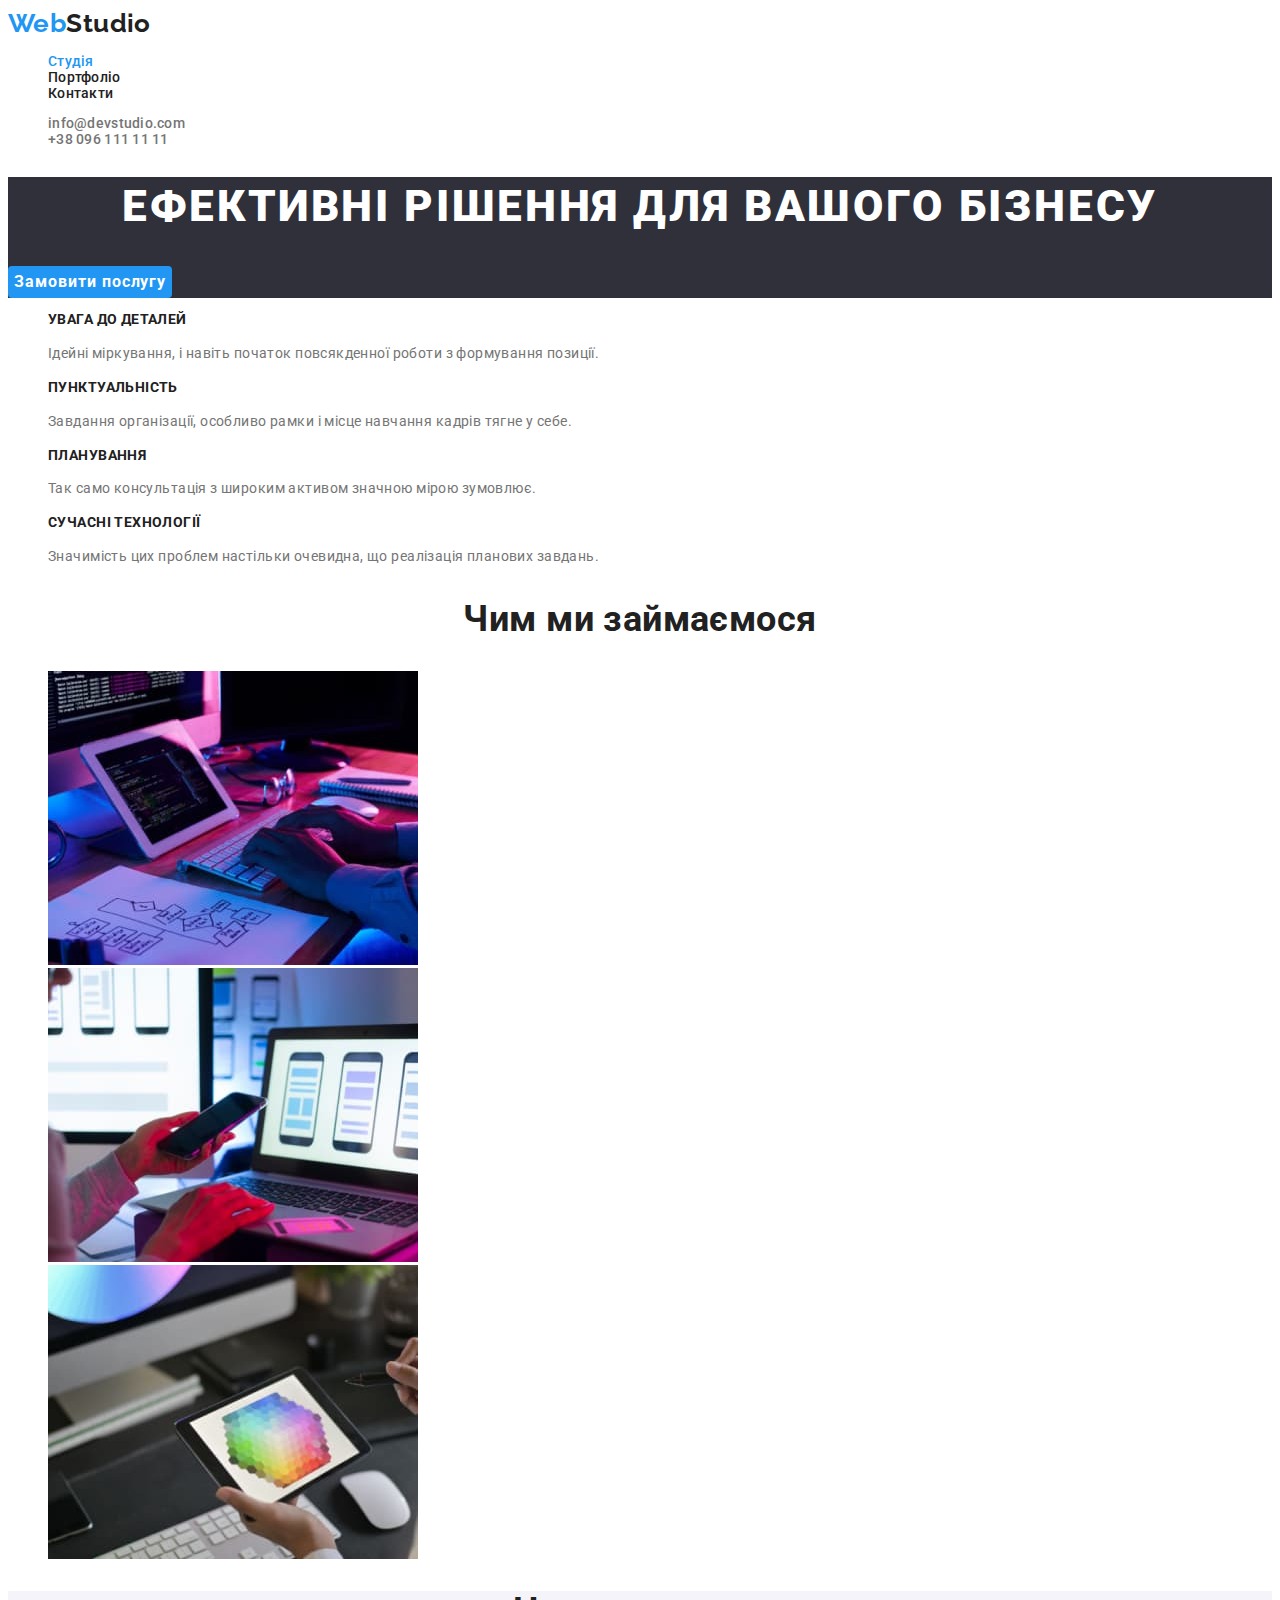
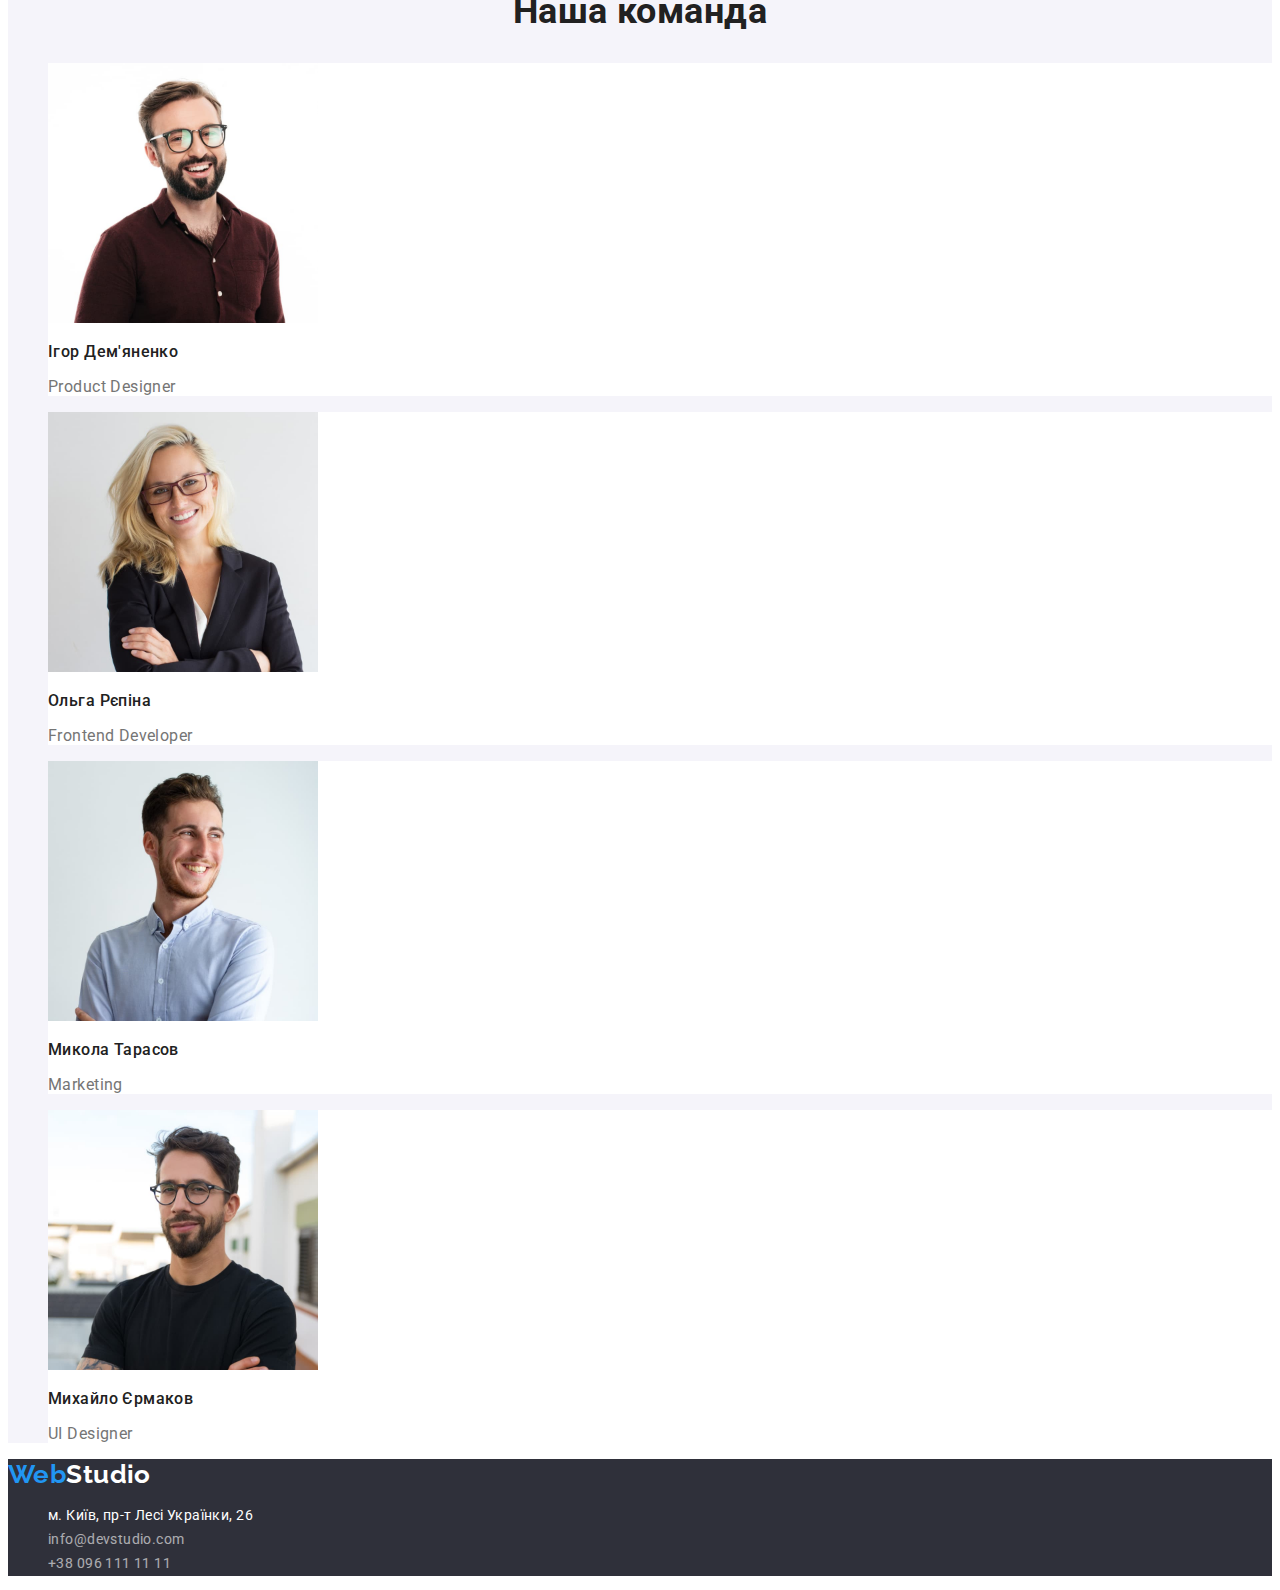
==== index.html @ 75be52db "Initial commit" ====
<!DOCTYPE html>
<html lang="uk">
  <head>
    <meta charset="UTF-8" />
    <meta http-equiv="X-UA-Compatible" content="IE=edge" />
    <meta name="viewport" content="width=device-width, initial-scale=1.0" />
    <link rel="preconnect" href="https://fonts.googleapis.com" />
    <link rel="preconnect" href="https://fonts.gstatic.com" crossorigin />
    <link
      href="https://fonts.googleapis.com/css2?family=Raleway:wght@700&family=Roboto:wght@400;500;700;900&display=swap"
      rel="stylesheet"
    />
    <link rel="stylesheet" href="./css/styles.css" />
    <title>Головна</title>
  </head>
  <body>
    <header>
      <!-- main naigation site elements -->
      <a href="./index.html" class="text-logo"><span class="text-color">Web</span>Studio</a>
      <nav class="nav">
        <ul class="list">
          <li class="current link"><a href="./index.html">Студія</a></li>
          <li><a href="./portfolio.html">Портфоліо</a></li>
          <li><a href="#" class="link">Контакти</a></li>
        </ul>
      </nav>
      <!-- contact elements -->
      <ul class="contacts">
        <li><a href="mailto:info@devstudio.com">info@devstudio.com</a></li>
        <li><a href="tel:+380961111111">+38 096 111 11 11</a></li>
      </ul>
    </header>
    <main>
      <!-- site presentation section -->
      <section class="hero">
        <h1 class="hero-header">Ефективні рішення для вашого бізнесу</h1>
        <button type="button" class="btn">Замовити послугу</button>
      </section>
      <!-- list of advanatages -->
      <section class="advantages">
        <h2 class="advantages-header">Список переваг</h2>
        <ul class="list">
          <li>
            <h3 class="advantages-header-list">УВАГА ДО ДЕТАЛЕЙ</h3>
            <p class="advantages-paragraph">
              Ідейні міркування, і навіть початок повсякденної роботи з формування позиції.
            </p>
          </li>
          <li>
            <h3 class="advantages-header-list">ПУНКТУАЛЬНІСТЬ</h3>
            <p class="advantages-paragraph">
              Завдання організації, особливо рамки і місце навчання кадрів тягне у себе.
            </p>
          </li>
          <li>
            <h3 class="advantages-header-list">ПЛАНУВАННЯ</h3>
            <p class="advantages-paragraph">
              Так само консультація з широким активом значною мірою зумовлює.
            </p>
          </li>
          <li>
            <h3 class="advantages-header-list">СУЧАСНІ ТЕХНОЛОГІЇ</h3>
            <p class="advantages-paragraph">
              Значимість цих проблем настільки очевидна, що реалізація планових завдань.
            </p>
          </li>
        </ul>
      </section>
      <!-- list of work examples -->
      <section class="examples">
        <h2 class="examples-header">Чим ми займаємося</h2>
        <!-- pictures work examples -->
        <ul class="list">
          <li>
            <img
              src="./images/img_pictures_examples1.jpg"
              alt="людина набирає текст на клавіатурі"
              width="370"
              height="294"
            />
          </li>
          <li>
            <img
              src="./images/img_pictures_examples2.jpg"
              alt="людина перед ноутбуком зі смартфоном розглядає як виглядають макети відображення матеріалу на смартфоні"
              width="370"
              height="294"
            />
          </li>
          <li>
            <img
              src="./images/img_pictures_examples3.jpg"
              alt="людина тримає планшет з зображенням"
              width="370"
              height="294"
            />
          </li>
        </ul>
      </section>
      <!-- list of team members -->
      <section class="team">
        <h2 class="team-header">Наша команда</h2>
        <ul class="list">
          <li class="team-list">
            <img src="./images/member1.jpg" alt="фото учасника команди" width="270" height="260" />
            <h3 class="team-list-header">Ігор Дем'яненко</h3>
            <p class="team-list-paragraph">Product Designer</p>
          </li>
          <li class="team-list">
            <img src="./images/member2.jpg" alt="фото учасника команди" width="270" height="260" />
            <h3 class="team-list-header">Ольга Рєпіна</h3>
            <p class="team-list-paragraph">Frontend Developer</p>
          </li>
          <li class="team-list">
            <img src="./images/member3.jpg" alt="фото учасника команди" width="270" height="260" />
            <h3 class="team-list-header">Микола Тарасов</h3>
            <p class="team-list-paragraph">Marketing</p>
          </li>
          <li class="team-list">
            <img src="./images/member4.jpg" alt="фото учасника команди" width="270" height="260" />
            <h3 class="team-list-header">Михайло Єрмаков</h3>
            <p class="team-list-paragraph">UI Designer</p>
          </li>
        </ul>
      </section>
    </main>
    <footer class="footer">
      <a href="./index.html" class="text-logo-footer"
        ><span class="text-color-footer-">Web</span>Studio</a
      >
      <address class="footer-address">
        <ul class="list">
          <li>
            <a href="https://goo.gl/maps/LAU7HV8mEmGvzy9C7" target="_blank"
              >м. Київ, пр-т Лесі Українки, 26</a
            >
          </li>
          <li><a href="mailto:info@devstudio.com">info@devstudio.com</a></li>
          <li><a href="tel:+380961111111">+38 096 111 11 11</a></li>
        </ul>
      </address>
    </footer>
  </body>
</html>
---- css/styles.css ----
:root {
  --main-color: #ffffff;
  --main-text-color: #212121;
  --main-text-logo-color: #2196f3;
  --header-text-logo-color: #212121;
  --nav-text-logo-color: #212121;
  --text-focus-color: #2196f3;
  --buttons-color: #2196f3;
  --contacts-text-color: #757575;
  --hero-background-color: #2f303a;
  --advantages-text-color: #757575;
  --list-members-text-color: #757575;
  --portfolio-text-color: #757575;
  --team-background-color: #f5f4fa;
  --footer-background-color: #2f303a;
  --footer-text-logo-color: #ffffff;
  --portfolio-buttons-color: #212121;
  --portfolio-buttons-background-color: #f5f4fa;
  --portfolio-text-color: #757575;
  --portfolio-h-text-color: #212121;
  --font-size-medium: 500;
  --font-size-bold: 700;
  --font-size-black: 900;
  --button-border-radius: 4px;
}
body {
  font-family: 'Roboto', sans-serif;
  color: var(--main-text-color);
  background-color: var(--main-color);
  font-size: 14px;
  letter-spacing: 0.03em;
}
.buttons-header,
.portfolio-header {
  display: none;
}
/* no dots on li */
.contacts,
.list {
  list-style: none;
}
.btn {
  cursor: pointer;
}
/* header styles */
/* text logo style */
.text-logo {
  font-family: 'Raleway', sans-serif;
  color: var(--header-text-logo-color);
  font-size: 26px;
  font-weight: var(--font-size-bold);
  text-decoration: none;
  line-height: 1.2em;
}
.text-color {
  color: var(--main-text-logo-color);
}
/* navigation and contact styles */
.nav a {
  color: var(--nav-text-logo-color);
  font-weight: var(--font-size-medium);
  text-decoration: none;
  line-height: 1.142em;
  letter-spacing: 0.02em;
}
.contacts a {
  color: var(--contacts-text-color);
  font-weight: var(--font-size-medium);
  text-decoration: none;
  line-height: 1.142em;
  letter-spacing: 0.02em;
}
.contacts a:focus,
.contacts a:hover,
.nav a:focus,
.nav a:hover {
  color: var(--text-focus-color);
}
.current a {
  color: var(--text-focus-color);
}
/* hero section */
.hero {
  color: var(--main-color);
  background-color: var(--hero-background-color);
}
.hero-header {
  font-size: 44px;
  font-weight: var(--font-size-black);
  text-align: center;
  letter-spacing: 0.06em;
  line-height: 1.363em;
  display: block;
  text-transform: uppercase;
}
.hero .btn {
  font-family: inherit;
  font-size: 16px;
  font-weight: var(--font-size-bold);
  color: var(--main-color);
  background-color: var(--buttons-color);
  text-align: center;
  letter-spacing: 0.06em;
  border-style: none;
  border-radius: var(--button-border-radius);
  line-height: 1.87em;
}

/* advantages section */
.advantages-header {
  display: none;
}
.advantages-header-list {
  font-weight: var(--font-size-bold);
  /* letter-spacing: 0.03em; */
  font-size: 14px;
  line-height: 1.14em;
}
.advantages-paragraph {
  font-weight: var(--font-size-regular);
  color: var(--advantages-text-color);
  line-height: 1.7em;
  /* letter-spacing: 0.03em; */
}
/* examples section */
.examples-header {
  font-size: 36px;
  font-weight: var(--font-size-bold);
  text-align: center;
  /* letter-spacing: 0.03em; */
  line-height: 1.16em;
}
/* team members section */
.team {
  background-color: var(--team-background-color);
}
.team-list {
  background-color: var(--main-color);
}
.team-header {
  font-size: 36px;
  font-weight: var(--font-size-bold);
  text-align: center;
  /* letter-spacing: 0.03em; */
  line-height: 1.16em;
}
.team-list-header {
  font-weight: 500;
  font-size: 16px;
  font-weight: var(--font-size-medium);
  /* letter-spacing: 0.03em; */
  line-height: 1.19em;
}
.team-list-paragraph {
  font-size: 16px;
  font-weight: var(--font-size-regular);
  color: var(--list-members-text-color);
  /* letter-spacing: 0.03em; */
  line-height: 1.19em;
}
/* footer section */
.text-logo-footer {
  font-family: 'Raleway', sans-serif;
  color: var(--footer-text-logo-color);
  font-size: 26px;
  font-weight: var(--font-size-bold);
  text-decoration: none;
  line-height: 1.19em;
}
.text-color-footer- {
  color: var(--main-text-logo-color);
}
.footer {
  background-color: var(--footer-background-color);
}
.footer-address a {
  font-style: normal;
  font-weight: var(--font-size-regular);
  line-height: 1.7em;
  /* letter-spacing: 0.03em; */
  color: var(--main-color);
  text-decoration: none;
}
.footer-address a[href^='mailto'],
.footer-address a[href^='tel'] {
  opacity: 60%;
}

/* Portfolio page */
/* Section Buttons */

.section-buttons .btn {
  font-family: inherit;
  font-size: 16px;
  font-weight: 500;
  color: var(--portfolio-buttons-color);
  background-color: var(--portfolio-buttons-background-color);
  text-align: center;
  /* letter-spacing: 0.03em; */
  line-height: 1.63em;
  border-style: none;
  border-radius: var(--button-border-radius);
}
.section-buttons .btn:hover,
.section-buttons .btn:focus {
  font-family: inherit;
  font-size: 16px;
  font-weight: 500;
  color: var(--main-color);
  background-color: var(--text-focus-color);
  text-align: center;
  /* letter-spacing: 0.03em; */
  line-height: 1.63em;
  display: block;
  border-style: none;
  border-radius: var(--button-border-radius);
}
/* portfolio section */

.portfolio-header-list {
  font-size: 18px;
  font-weight: 700;
  color: var(--portfolio-h-text-color);
  letter-spacing: 0.06em;
  line-height: 2em;
}
.portfolio-paragraph-list {
  color: var(--portfolio-text-color);
  font-size: 16px;
  /* letter-spacing: 0.03em; */
  line-height: 1.88em;
}
.portfolio a {
  text-decoration: none;
}
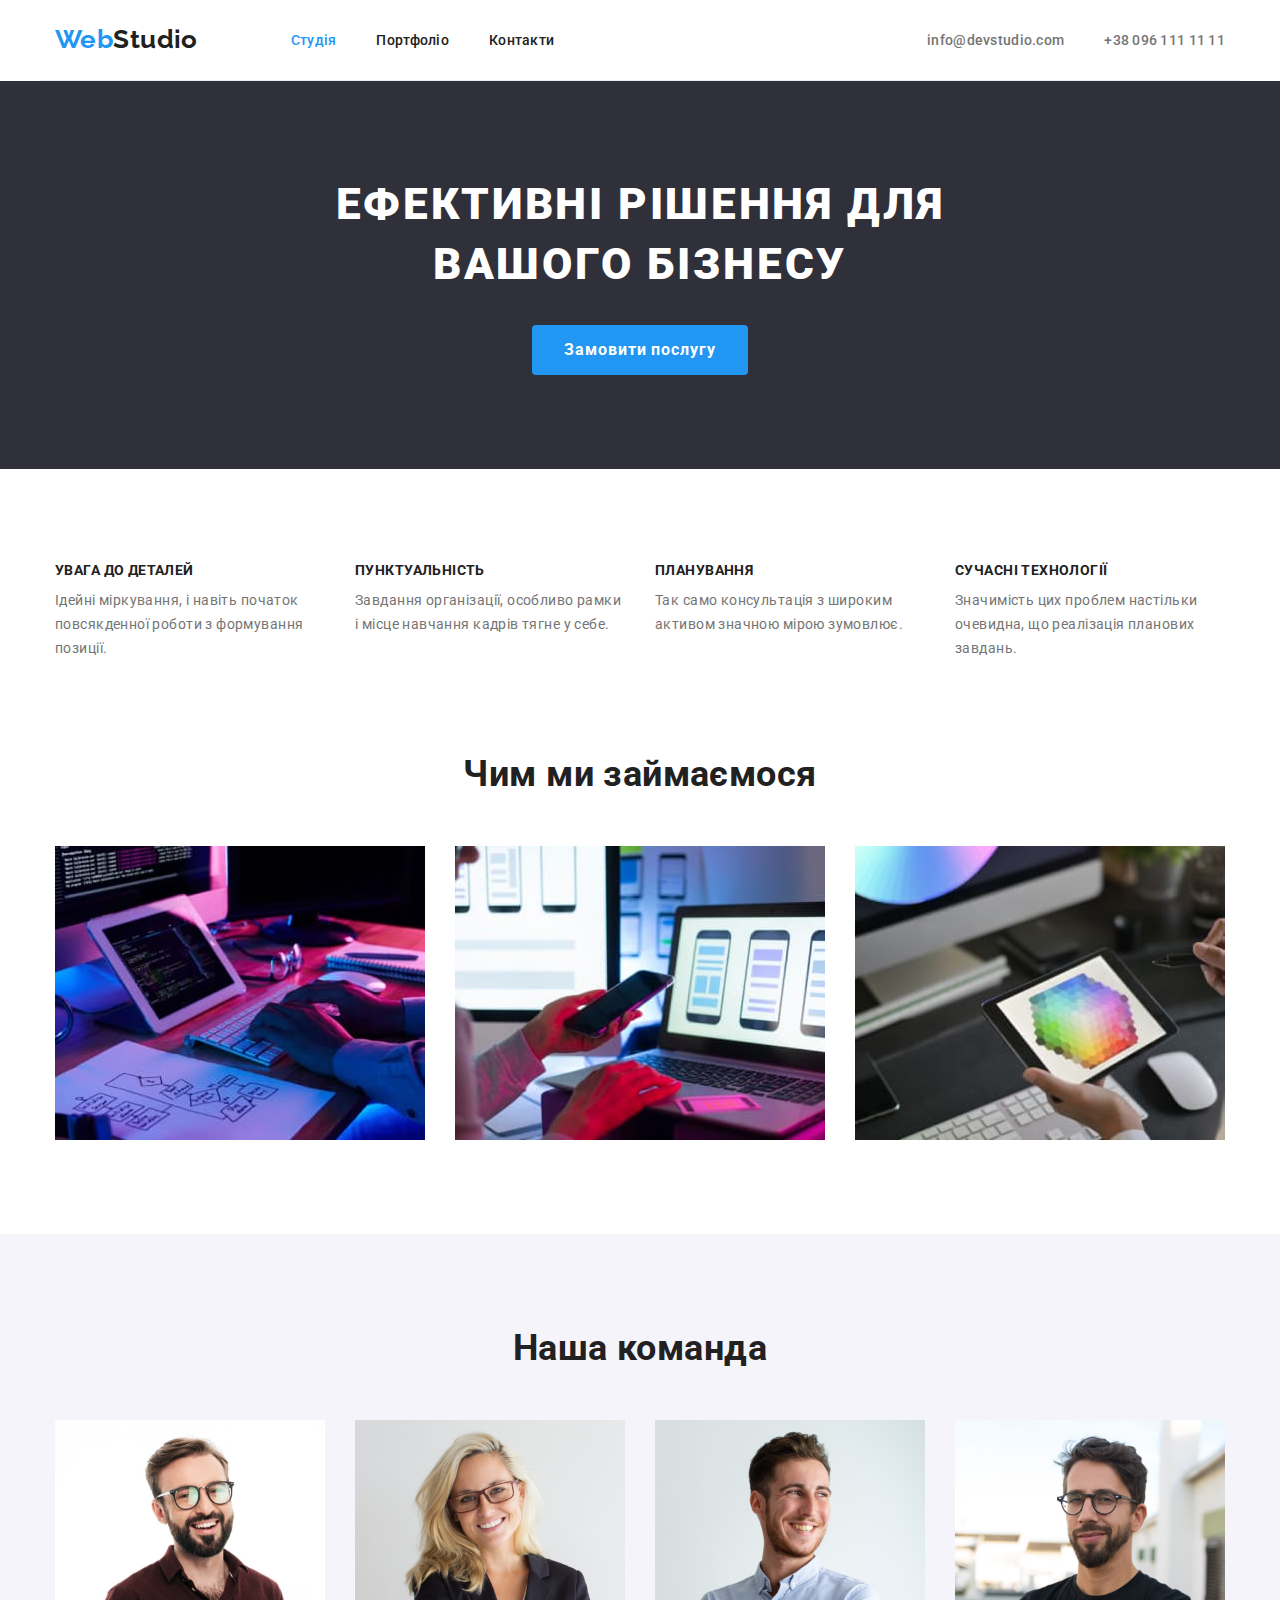
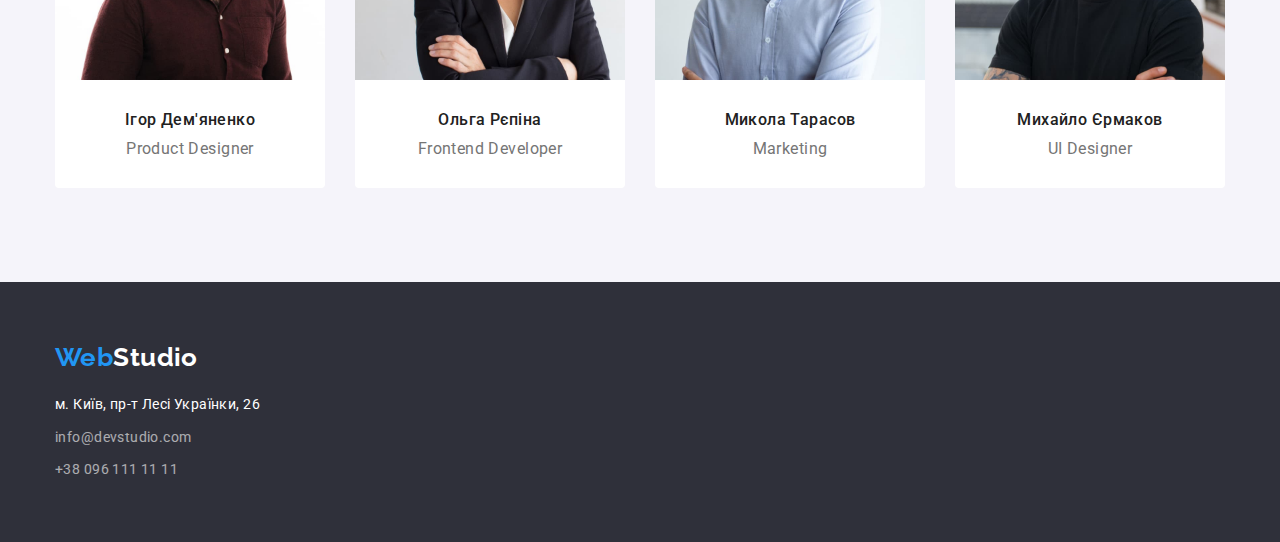
==== commit f5b4940a: "Homework #3 rel.1.0" ====
--- a/index.html
+++ b/index.html
@@ -10,135 +10,183 @@
       href="https://fonts.googleapis.com/css2?family=Raleway:wght@700&family=Roboto:wght@400;500;700;900&display=swap"
       rel="stylesheet"
     />
+    <link
+      rel="stylesheet"
+      href="https://cdnjs.cloudflare.com/ajax/libs/modern-normalize/1.1.0/modern-normalize.min.css"
+    />
     <link rel="stylesheet" href="./css/styles.css" />
     <title>Головна</title>
   </head>
   <body>
-    <header>
+    <header class="page-header">
       <!-- main naigation site elements -->
-      <a href="./index.html" class="text-logo"><span class="text-color">Web</span>Studio</a>
-      <nav class="nav">
-        <ul class="list">
-          <li class="current link"><a href="./index.html">Студія</a></li>
-          <li><a href="./portfolio.html">Портфоліо</a></li>
-          <li><a href="#" class="link">Контакти</a></li>
+      <div class="container">
+        <a href="./index.html" class="text-logo"><span class="text-color">Web</span>Studio</a>
+
+        <nav class="nav">
+          <ul class="list">
+            <li class="current item"><a href="./index.html" class="link">Студія</a></li>
+            <li class="item"><a href="./portfolio.html" class="link">Портфоліо</a></li>
+            <li class="item"><a href="#" class="link">Контакти</a></li>
+          </ul>
+        </nav>
+        <!-- contact elements -->
+        <ul class="contacts">
+          <li class="item">
+            <a href="mailto:info@devstudio.com" class="link">info@devstudio.com</a>
+          </li>
+          <li class="item"><a href="tel:+380961111111" class="link">+38 096 111 11 11</a></li>
         </ul>
-      </nav>
-      <!-- contact elements -->
-      <ul class="contacts">
-        <li><a href="mailto:info@devstudio.com">info@devstudio.com</a></li>
-        <li><a href="tel:+380961111111">+38 096 111 11 11</a></li>
-      </ul>
+      </div>
     </header>
     <main>
       <!-- site presentation section -->
-      <section class="hero">
-        <h1 class="hero-header">Ефективні рішення для вашого бізнесу</h1>
-        <button type="button" class="btn">Замовити послугу</button>
+      <section class="hero section">
+        <div class="container">
+          <li class="item-header">
+            <h1 class="hero-header">Ефективні рішення для вашого бізнесу</h1>
+          </li>
+          <li class="item-button"><button type="button" class="btn">Замовити послугу</button></li>
+        </div>
       </section>
       <!-- list of advanatages -->
-      <section class="advantages">
-        <h2 class="advantages-header">Список переваг</h2>
-        <ul class="list">
-          <li>
-            <h3 class="advantages-header-list">УВАГА ДО ДЕТАЛЕЙ</h3>
-            <p class="advantages-paragraph">
-              Ідейні міркування, і навіть початок повсякденної роботи з формування позиції.
-            </p>
-          </li>
-          <li>
-            <h3 class="advantages-header-list">ПУНКТУАЛЬНІСТЬ</h3>
-            <p class="advantages-paragraph">
-              Завдання організації, особливо рамки і місце навчання кадрів тягне у себе.
-            </p>
-          </li>
-          <li>
-            <h3 class="advantages-header-list">ПЛАНУВАННЯ</h3>
-            <p class="advantages-paragraph">
-              Так само консультація з широким активом значною мірою зумовлює.
-            </p>
-          </li>
-          <li>
-            <h3 class="advantages-header-list">СУЧАСНІ ТЕХНОЛОГІЇ</h3>
-            <p class="advantages-paragraph">
-              Значимість цих проблем настільки очевидна, що реалізація планових завдань.
-            </p>
-          </li>
-        </ul>
+      <section class="advantages section">
+        <div class="container">
+          <h2 class="advantages-header">Список переваг</h2>
+          <ul class="list">
+            <li class="item">
+              <h3 class="advantages-header-list">УВАГА ДО ДЕТАЛЕЙ</h3>
+              <p class="advantages-paragraph">
+                Ідейні міркування, і навіть початок повсякденної роботи з формування позиції.
+              </p>
+            </li>
+            <li class="item">
+              <h3 class="advantages-header-list">ПУНКТУАЛЬНІСТЬ</h3>
+              <p class="advantages-paragraph">
+                Завдання організації, особливо рамки і місце навчання кадрів тягне у себе.
+              </p>
+            </li>
+            <li class="item">
+              <h3 class="advantages-header-list">ПЛАНУВАННЯ</h3>
+              <p class="advantages-paragraph">
+                Так само консультація з широким активом значною мірою зумовлює.
+              </p>
+            </li>
+            <li class="item">
+              <h3 class="advantages-header-list">СУЧАСНІ ТЕХНОЛОГІЇ</h3>
+              <p class="advantages-paragraph">
+                Значимість цих проблем настільки очевидна, що реалізація планових завдань.
+              </p>
+            </li>
+          </ul>
+        </div>
       </section>
       <!-- list of work examples -->
-      <section class="examples">
-        <h2 class="examples-header">Чим ми займаємося</h2>
-        <!-- pictures work examples -->
-        <ul class="list">
-          <li>
-            <img
-              src="./images/img_pictures_examples1.jpg"
-              alt="людина набирає текст на клавіатурі"
-              width="370"
-              height="294"
-            />
-          </li>
-          <li>
-            <img
-              src="./images/img_pictures_examples2.jpg"
-              alt="людина перед ноутбуком зі смартфоном розглядає як виглядають макети відображення матеріалу на смартфоні"
-              width="370"
-              height="294"
-            />
-          </li>
-          <li>
-            <img
-              src="./images/img_pictures_examples3.jpg"
-              alt="людина тримає планшет з зображенням"
-              width="370"
-              height="294"
-            />
-          </li>
-        </ul>
+      <section class="examples section">
+        <div class="container">
+          <h2 class="examples-header">Чим ми займаємося</h2>
+          <!-- pictures work examples -->
+          <ul class="list">
+            <li class="item">
+              <img
+                src="./images/img_pictures_examples1.jpg"
+                alt="людина набирає текст на клавіатурі"
+                width="370"
+                height="294"
+                class="examples-img"
+              />
+            </li>
+            <li class="item">
+              <img
+                src="./images/img_pictures_examples2.jpg"
+                alt="людина перед ноутбуком зі смартфоном розглядає як виглядають макети відображення матеріалу на смартфоні"
+                width="370"
+                height="294"
+                class="examples-img"
+              />
+            </li>
+            <li class="item">
+              <img
+                src="./images/img_pictures_examples3.jpg"
+                alt="людина тримає планшет з зображенням"
+                width="370"
+                height="294"
+                class="examples-img"
+              />
+            </li>
+          </ul>
+        </div>
       </section>
       <!-- list of team members -->
-      <section class="team">
-        <h2 class="team-header">Наша команда</h2>
-        <ul class="list">
-          <li class="team-list">
-            <img src="./images/member1.jpg" alt="фото учасника команди" width="270" height="260" />
-            <h3 class="team-list-header">Ігор Дем'яненко</h3>
-            <p class="team-list-paragraph">Product Designer</p>
-          </li>
-          <li class="team-list">
-            <img src="./images/member2.jpg" alt="фото учасника команди" width="270" height="260" />
-            <h3 class="team-list-header">Ольга Рєпіна</h3>
-            <p class="team-list-paragraph">Frontend Developer</p>
-          </li>
-          <li class="team-list">
-            <img src="./images/member3.jpg" alt="фото учасника команди" width="270" height="260" />
-            <h3 class="team-list-header">Микола Тарасов</h3>
-            <p class="team-list-paragraph">Marketing</p>
-          </li>
-          <li class="team-list">
-            <img src="./images/member4.jpg" alt="фото учасника команди" width="270" height="260" />
-            <h3 class="team-list-header">Михайло Єрмаков</h3>
-            <p class="team-list-paragraph">UI Designer</p>
-          </li>
-        </ul>
+      <section class="team section">
+        <div class="container">
+          <h2 class="team-header">Наша команда</h2>
+          <ul class="list">
+            <li class="team-list">
+              <img
+                src="./images/member1.jpg"
+                alt="фото учасника команди"
+                width="270"
+                height="260"
+                class="team-member-img"
+              />
+              <h3 class="team-list-header">Ігор Дем'яненко</h3>
+              <p class="team-list-paragraph">Product Designer</p>
+            </li>
+            <li class="team-list">
+              <img
+                src="./images/member2.jpg"
+                alt="фото учасника команди"
+                width="270"
+                height="260"
+                class="team-member-img"
+              />
+              <h3 class="team-list-header">Ольга Рєпіна</h3>
+              <p class="team-list-paragraph">Frontend Developer</p>
+            </li>
+            <li class="team-list">
+              <img
+                src="./images/member3.jpg"
+                alt="фото учасника команди"
+                width="270"
+                height="260"
+                class="team-member-img"
+              />
+              <h3 class="team-list-header">Микола Тарасов</h3>
+              <p class="team-list-paragraph">Marketing</p>
+            </li>
+            <li class="team-list">
+              <img
+                src="./images/member4.jpg"
+                alt="фото учасника команди"
+                width="270"
+                height="260"
+                class="team-member-img"
+              />
+              <h3 class="team-list-header">Михайло Єрмаков</h3>
+              <p class="team-list-paragraph">UI Designer</p>
+            </li>
+          </ul>
+        </div>
       </section>
     </main>
     <footer class="footer">
-      <a href="./index.html" class="text-logo-footer"
-        ><span class="text-color-footer-">Web</span>Studio</a
-      >
-      <address class="footer-address">
-        <ul class="list">
-          <li>
-            <a href="https://goo.gl/maps/LAU7HV8mEmGvzy9C7" target="_blank"
-              >м. Київ, пр-т Лесі Українки, 26</a
-            >
-          </li>
-          <li><a href="mailto:info@devstudio.com">info@devstudio.com</a></li>
-          <li><a href="tel:+380961111111">+38 096 111 11 11</a></li>
-        </ul>
-      </address>
+      <div class="container">
+        <a href="./index.html" class="text-logo-footer"
+          ><span class="text-color-footer-">Web</span>Studio</a
+        >
+        <address class="footer-address">
+          <ul class="list">
+            <li class="item">
+              <a href="https://goo.gl/maps/LAU7HV8mEmGvzy9C7" target="_blank"
+                >м. Київ, пр-т Лесі Українки, 26</a
+              >
+            </li>
+            <li class="item"><a href="mailto:info@devstudio.com">info@devstudio.com</a></li>
+            <li class="item"><a href="tel:+380961111111">+38 096 111 11 11</a></li>
+          </ul>
+        </address>
+      </div>
     </footer>
   </body>
 </html>
--- a/css/styles.css
+++ b/css/styles.css
@@ -23,30 +23,71 @@
   --font-size-black: 900;
   --button-border-radius: 4px;
 }
+html {
+  box-sizing: border-box;
+}
+*,
+*::before,
+*::after {
+  box-sizing: inherit;
+}
 body {
-  font-family: 'Roboto', sans-serif;
   color: var(--main-text-color);
   background-color: var(--main-color);
+
+  font-family: 'Roboto', sans-serif;
   font-size: 14px;
   letter-spacing: 0.03em;
+}
+h1,
+h2,
+h3,
+p,
+ul,
+a {
+  margin: 0;
+  padding: 0;
+}
+.container {
+  margin-left: auto;
+  margin-right: auto;
+  width: 1200px;
+  padding-left: 15px;
+  padding-right: 15px;
+
+  padding-top: 94px;
+  padding-bottom: 94px;
+
+  /* outline: 2px solid red; */
+}
+.page-header .container {
+  padding-top: 0;
+  padding-bottom: 0;
+  border-bottom: #ececec 1px solid;
 }
 .buttons-header,
 .portfolio-header {
   display: none;
 }
-/* no dots on li */
+/* no dots on li, margin 0, padding 0 */
 .contacts,
 .list {
   list-style: none;
+  margin: 0;
+  padding: 0;
 }
 .btn {
   cursor: pointer;
+  padding: inherit;
 }
 /* header styles */
 /* text logo style */
 .text-logo {
+  margin-right: 93px;
+
+  color: var(--header-text-logo-color);
+
   font-family: 'Raleway', sans-serif;
-  color: var(--header-text-logo-color);
   font-size: 26px;
   font-weight: var(--font-size-bold);
   text-decoration: none;
@@ -56,27 +97,53 @@
   color: var(--main-text-logo-color);
 }
 /* navigation and contact styles */
-.nav a {
+.page-header .container {
+  display: flex;
+  align-items: center;
+}
+.nav .list {
+  display: flex;
+}
+
+.nav .item {
+  padding-top: 32px;
+  padding-bottom: 32px;
+}
+.nav .item:not(:last-child),
+.contacts .item:not(:last-child) {
+  margin-right: 40px;
+}
+
+.nav .link {
   color: var(--nav-text-logo-color);
+
   font-weight: var(--font-size-medium);
   text-decoration: none;
   line-height: 1.142em;
   letter-spacing: 0.02em;
 }
-.contacts a {
+.contacts {
+  display: flex;
+  margin-left: auto;
+}
+.contacts .link {
+  /* padding-top: 32px;
+  padding-bottom: 32px; */
+
   color: var(--contacts-text-color);
+
   font-weight: var(--font-size-medium);
   text-decoration: none;
   line-height: 1.142em;
   letter-spacing: 0.02em;
 }
-.contacts a:focus,
-.contacts a:hover,
-.nav a:focus,
-.nav a:hover {
+.contacts .link:focus,
+.contacts .link:hover,
+.nav .link:focus,
+.nav .link:hover {
   color: var(--text-focus-color);
 }
-.current a {
+.current .link {
   color: var(--text-focus-color);
 }
 /* hero section */
@@ -85,24 +152,44 @@
   background-color: var(--hero-background-color);
 }
 .hero-header {
+  display: block;
+  margin-top: inherit;
+  margin-bottom: 30px;
+
   font-size: 44px;
   font-weight: var(--font-size-black);
   text-align: center;
   letter-spacing: 0.06em;
   line-height: 1.363em;
-  display: block;
   text-transform: uppercase;
 }
+.hero .item-header {
+  display: flex;
+  justify-content: center;
+  margin-left: auto;
+  margin-right: auto;
+  width: 696px;
+}
+.hero .item-button {
+  display: flex;
+  justify-content: center;
+}
 .hero .btn {
-  font-family: inherit;
-  font-size: 16px;
-  font-weight: var(--font-size-bold);
+  border-style: none;
+  border-radius: var(--button-border-radius);
+  padding-top: 10px;
+  padding-bottom: 10px;
+  padding-left: 32px;
+  padding-right: 32px;
+
   color: var(--main-color);
   background-color: var(--buttons-color);
+
+  font-family: inherit;
+  font-size: 16px;
+  font-weight: var(--font-size-bold);
   text-align: center;
   letter-spacing: 0.06em;
-  border-style: none;
-  border-radius: var(--button-border-radius);
   line-height: 1.87em;
 }
 
@@ -110,58 +197,116 @@
 .advantages-header {
   display: none;
 }
+.advantages .container {
+  padding-bottom: 0;
+}
+.advantages .list {
+  margin: inherit;
+  display: flex;
+  justify-content: space-between;
+}
+.advantages .item {
+  width: 270px;
+  height: auto;
+}
 .advantages-header-list {
-  font-weight: var(--font-size-bold);
-  /* letter-spacing: 0.03em; */
+  margin-top: 0;
+  margin-bottom: 10px;
+
+  font-weight: var(--font-size-bold);
   font-size: 14px;
   line-height: 1.14em;
 }
 .advantages-paragraph {
+  margin: 0;
+
+  color: var(--advantages-text-color);
+
   font-weight: var(--font-size-regular);
-  color: var(--advantages-text-color);
   line-height: 1.7em;
-  /* letter-spacing: 0.03em; */
 }
 /* examples section */
+.examples.section {
+  padding-top: 0;
+}
 .examples-header {
+  margin-top: 0;
+  margin-bottom: 50px;
+
   font-size: 36px;
   font-weight: var(--font-size-bold);
   text-align: center;
-  /* letter-spacing: 0.03em; */
   line-height: 1.16em;
+}
+.examples .list {
+  display: flex;
+  justify-content: space-between;
+}
+
+.examples-img {
+  display: block;
 }
 /* team members section */
 .team {
   background-color: var(--team-background-color);
 }
+.team .list {
+  display: flex;
+  justify-content: space-between;
+}
 .team-list {
   background-color: var(--main-color);
+  text-align: center;
+  /* border-radius: 4px; */
+  border-bottom-left-radius: 4px;
+  border-bottom-right-radius: 4px;
+}
+.team-member-img {
+  margin-bottom: 30px;
+  display: block;
 }
 .team-header {
+  margin-top: 0;
+  margin-bottom: 50px;
+
   font-size: 36px;
   font-weight: var(--font-size-bold);
   text-align: center;
-  /* letter-spacing: 0.03em; */
   line-height: 1.16em;
 }
 .team-list-header {
+  margin-top: 0;
+  margin-bottom: 10px;
+
   font-weight: 500;
   font-size: 16px;
   font-weight: var(--font-size-medium);
-  /* letter-spacing: 0.03em; */
   line-height: 1.19em;
 }
 .team-list-paragraph {
+  margin: 0;
+  padding-bottom: 30px;
+
+  color: var(--list-members-text-color);
+
   font-size: 16px;
   font-weight: var(--font-size-regular);
-  color: var(--list-members-text-color);
-  /* letter-spacing: 0.03em; */
   line-height: 1.19em;
 }
 /* footer section */
+.footer {
+  background-color: var(--footer-background-color);
+}
+.footer .container {
+  padding-top: 60px;
+  padding-bottom: 60px;
+}
 .text-logo-footer {
+  display: block;
+  margin-bottom: 20px;
+  color: var(--footer-text-logo-color);
+
   font-family: 'Raleway', sans-serif;
-  color: var(--footer-text-logo-color);
   font-size: 26px;
   font-weight: var(--font-size-bold);
   text-decoration: none;
@@ -170,15 +315,13 @@
 .text-color-footer- {
   color: var(--main-text-logo-color);
 }
-.footer {
-  background-color: var(--footer-background-color);
-}
+
 .footer-address a {
+  color: var(--main-color);
+
   font-style: normal;
   font-weight: var(--font-size-regular);
   line-height: 1.7em;
-  /* letter-spacing: 0.03em; */
-  color: var(--main-color);
   text-decoration: none;
 }
 .footer-address a[href^='mailto'],
@@ -186,45 +329,100 @@
   opacity: 60%;
 }
 
+.footer-address .item:not(:last-child) {
+  margin-top: 0;
+  margin-bottom: 9px;
+}
+
 /* Portfolio page */
+
 /* Section Buttons */
-
+.section-buttons .list {
+  display: flex;
+  justify-content: center;
+}
+/* .section-buttons .container,
+.portfolio .container {
+  padding: 0;
+} */
+.section-buttons .item:not(:last-child) {
+  margin-right: 8px;
+}
 .section-buttons .btn {
-  font-family: inherit;
-  font-size: 16px;
-  font-weight: 500;
+  border-style: none;
+  border-radius: var(--button-border-radius);
+  padding-top: 6px;
+  padding-bottom: 6px;
+  padding-left: 22px;
+  padding-right: 22px;
+  margin-bottom: 50px;
+
   color: var(--portfolio-buttons-color);
   background-color: var(--portfolio-buttons-background-color);
-  text-align: center;
-  /* letter-spacing: 0.03em; */
+
+  font-family: inherit;
+  font-size: 16px;
+  font-weight: 500;
+  text-align: center;
   line-height: 1.63em;
+}
+.section-buttons .btn:hover,
+.section-buttons .btn:focus {
+  display: block;
   border-style: none;
   border-radius: var(--button-border-radius);
-}
-.section-buttons .btn:hover,
-.section-buttons .btn:focus {
-  font-family: inherit;
-  font-size: 16px;
-  font-weight: 500;
+
   color: var(--main-color);
   background-color: var(--text-focus-color);
-  text-align: center;
-  /* letter-spacing: 0.03em; */
+
+  font-family: inherit;
+  font-size: 16px;
+  font-weight: 500;
+  text-align: center;
   line-height: 1.63em;
-  display: block;
-  border-style: none;
-  border-radius: var(--button-border-radius);
 }
 /* portfolio section */
-
+.portfolio .list {
+  display: flex;
+  flex-wrap: wrap;
+}
+
+.portfolio .item {
+  margin-right: 30px;
+  margin-bottom: 30px;
+}
+.portfolio .item:nth-child(3n) {
+  margin-right: 0;
+}
+.portfolio .item:nth-last-child(-n + 3) {
+  margin-bottom: 0;
+}
+.portfolio-img {
+  display: block;
+  /* margin-bottom: 20px; */
+}
+.portfolio-card {
+  width: calc(100%-2px);
+  border-left: #eeeeee 1px solid;
+  border-right: #eeeeee 1px solid;
+  border-bottom: #eeeeee 1px solid;
+}
 .portfolio-header-list {
+  padding-top: 20px;
+  padding-left: 24px;
+  margin-bottom: 4px;
+
+  color: var(--portfolio-h-text-color);
+
   font-size: 18px;
   font-weight: 700;
-  color: var(--portfolio-h-text-color);
   letter-spacing: 0.06em;
   line-height: 2em;
+  /* background-color: teal; */
 }
 .portfolio-paragraph-list {
+  padding-left: 24px;
+  padding-bottom: 20px;
   color: var(--portfolio-text-color);
   font-size: 16px;
   /* letter-spacing: 0.03em; */
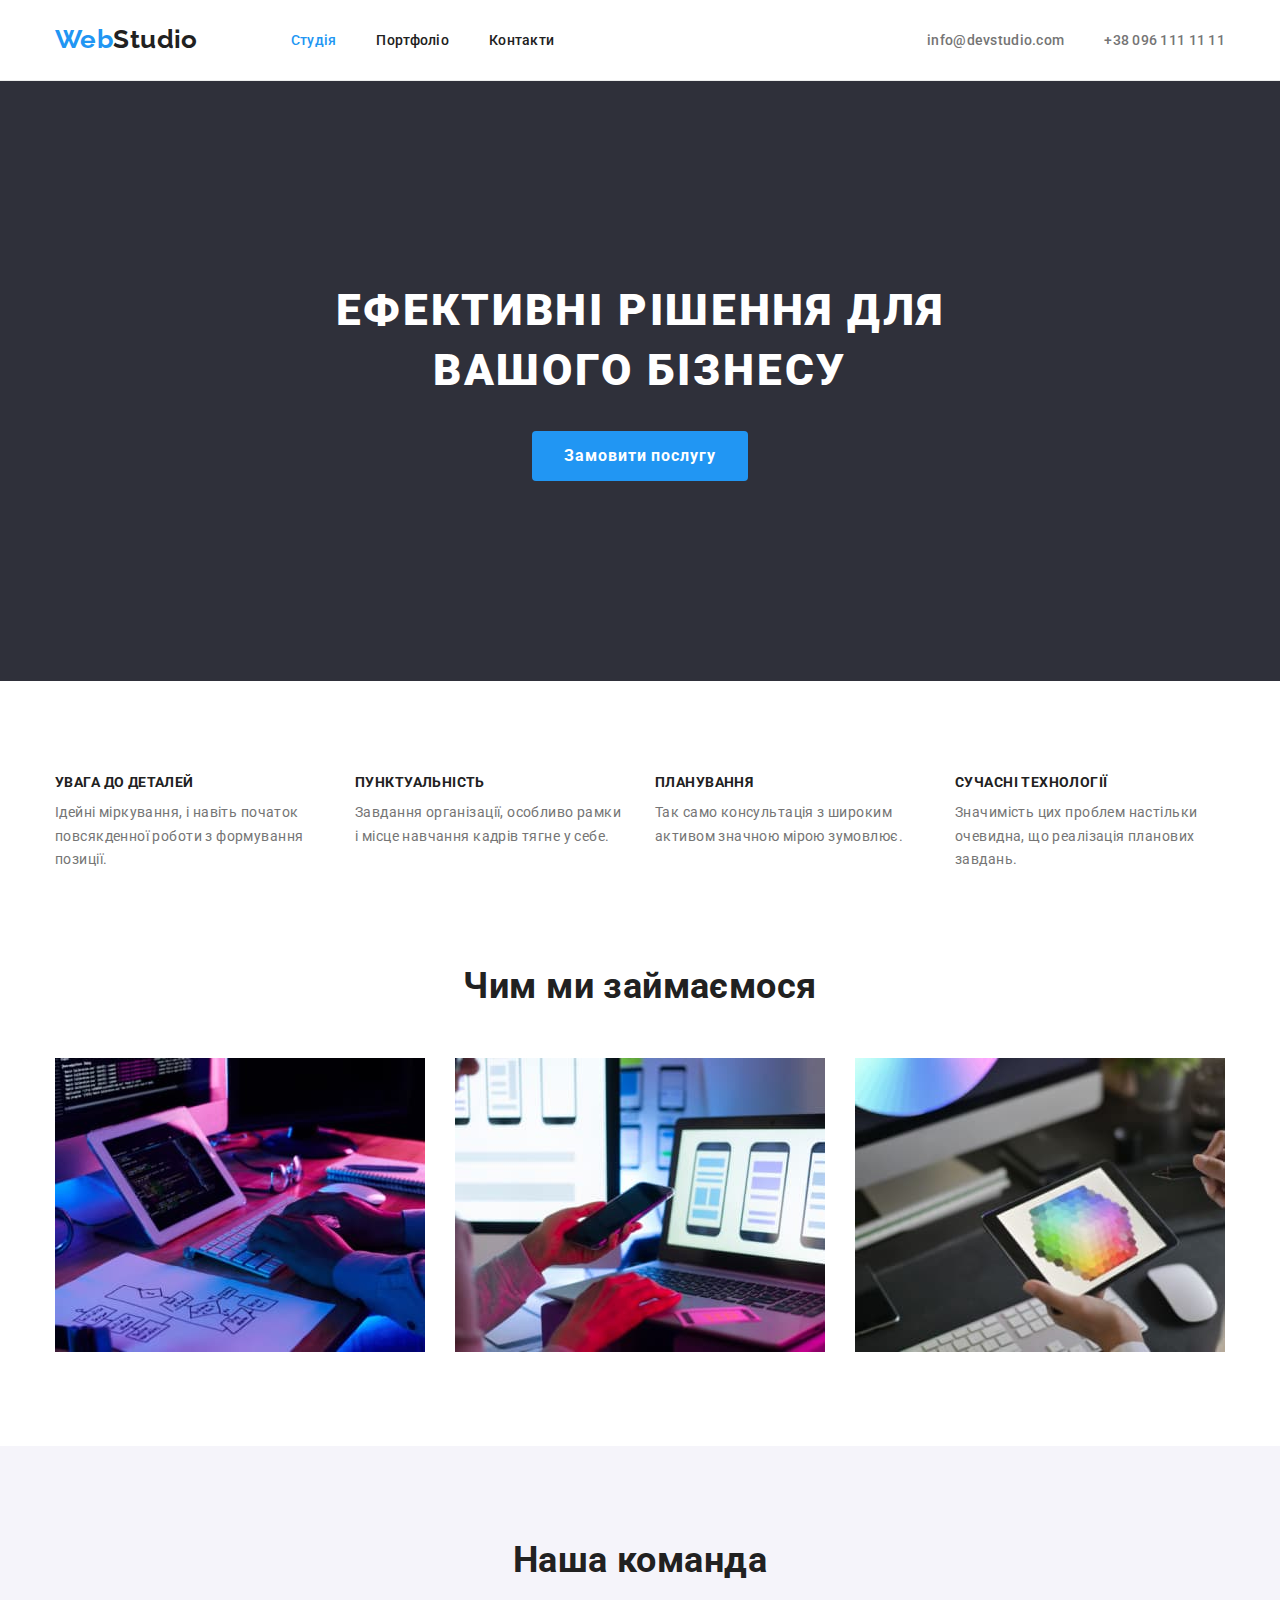
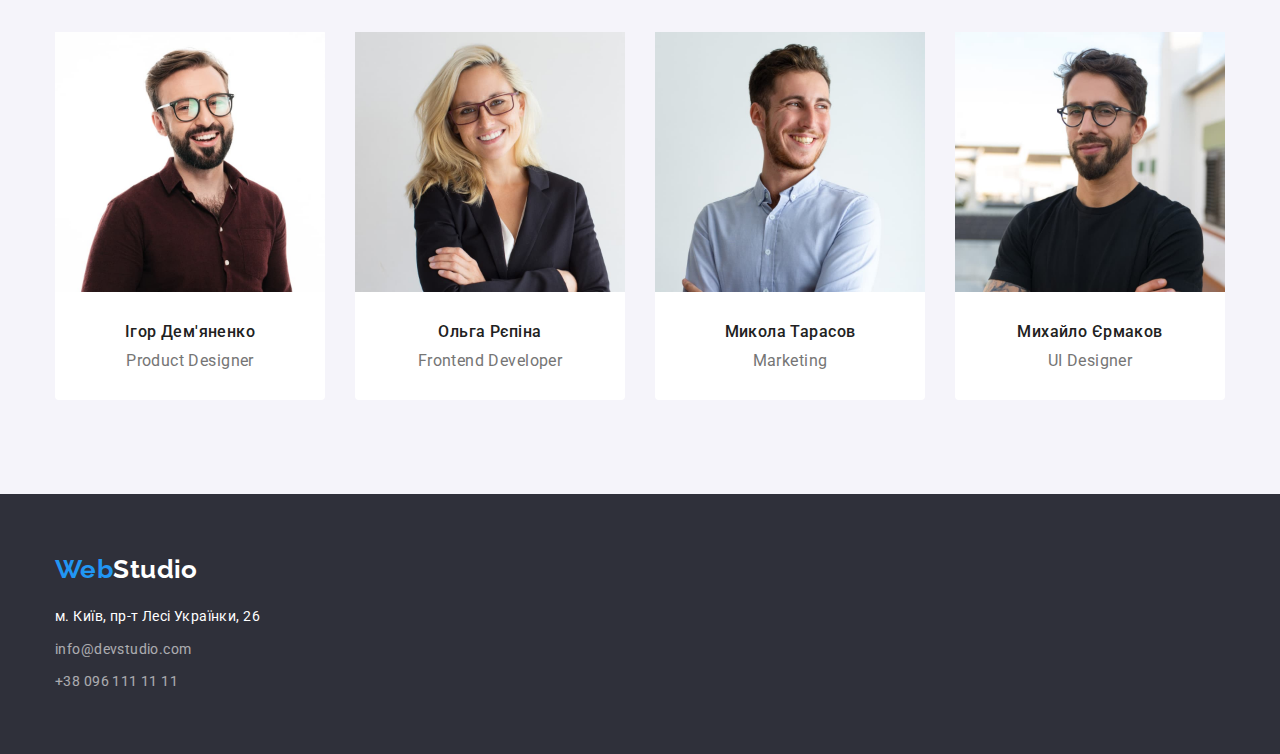
==== commit 687b4567: "pleminary changes" ====
--- a/index.html
+++ b/index.html
@@ -41,7 +41,7 @@
     </header>
     <main>
       <!-- site presentation section -->
-      <section class="hero section">
+      <section class="hero">
         <div class="container">
           <li class="item-header">
             <h1 class="hero-header">Ефективні рішення для вашого бізнесу</h1>
@@ -130,8 +130,10 @@
                 height="260"
                 class="team-member-img"
               />
-              <h3 class="team-list-header">Ігор Дем'яненко</h3>
-              <p class="team-list-paragraph">Product Designer</p>
+              <div class="team-member-card">
+                <h3 class="team-list-header">Ігор Дем'яненко</h3>
+                <p class="team-list-paragraph">Product Designer</p>
+              </div>
             </li>
             <li class="team-list">
               <img
@@ -141,8 +143,10 @@
                 height="260"
                 class="team-member-img"
               />
-              <h3 class="team-list-header">Ольга Рєпіна</h3>
-              <p class="team-list-paragraph">Frontend Developer</p>
+              <div class="team-member-card">
+                <h3 class="team-list-header">Ольга Рєпіна</h3>
+                <p class="team-list-paragraph">Frontend Developer</p>
+              </div>
             </li>
             <li class="team-list">
               <img
@@ -152,8 +156,10 @@
                 height="260"
                 class="team-member-img"
               />
-              <h3 class="team-list-header">Микола Тарасов</h3>
-              <p class="team-list-paragraph">Marketing</p>
+              <div class="team-member-card">
+                <h3 class="team-list-header">Микола Тарасов</h3>
+                <p class="team-list-paragraph">Marketing</p>
+              </div>
             </li>
             <li class="team-list">
               <img
@@ -163,8 +169,10 @@
                 height="260"
                 class="team-member-img"
               />
-              <h3 class="team-list-header">Михайло Єрмаков</h3>
-              <p class="team-list-paragraph">UI Designer</p>
+              <div class="team-member-card">
+                <h3 class="team-list-header">Михайло Єрмаков</h3>
+                <p class="team-list-paragraph">UI Designer</p>
+              </div>
             </li>
           </ul>
         </div>
--- a/css/styles.css
+++ b/css/styles.css
@@ -55,14 +55,18 @@
   padding-left: 15px;
   padding-right: 15px;
 
+  /* padding-top: 94px;
+  padding-bottom: 94px; */
+
+  /* outline: 2px solid red; */
+}
+.section {
   padding-top: 94px;
   padding-bottom: 94px;
-
-  /* outline: 2px solid red; */
-}
-.page-header .container {
-  padding-top: 0;
-  padding-bottom: 0;
+}
+.page-header {
+  /* padding-top: 0;
+  padding-bottom: 0; */
   border-bottom: #ececec 1px solid;
 }
 .buttons-header,
@@ -91,7 +95,7 @@
   font-size: 26px;
   font-weight: var(--font-size-bold);
   text-decoration: none;
-  line-height: 1.2em;
+  line-height: 1.2;
 }
 .text-color {
   color: var(--main-text-logo-color);
@@ -119,7 +123,7 @@
 
   font-weight: var(--font-size-medium);
   text-decoration: none;
-  line-height: 1.142em;
+  line-height: 1.142;
   letter-spacing: 0.02em;
 }
 .contacts {
@@ -134,7 +138,7 @@
 
   font-weight: var(--font-size-medium);
   text-decoration: none;
-  line-height: 1.142em;
+  line-height: 1.142;
   letter-spacing: 0.02em;
 }
 .contacts .link:focus,
@@ -150,6 +154,8 @@
 .hero {
   color: var(--main-color);
   background-color: var(--hero-background-color);
+  padding-top: 200px;
+  padding-bottom: 200px;
 }
 .hero-header {
   display: block;
@@ -160,7 +166,7 @@
   font-weight: var(--font-size-black);
   text-align: center;
   letter-spacing: 0.06em;
-  line-height: 1.363em;
+  line-height: 1.363;
   text-transform: uppercase;
 }
 .hero .item-header {
@@ -190,7 +196,7 @@
   font-weight: var(--font-size-bold);
   text-align: center;
   letter-spacing: 0.06em;
-  line-height: 1.87em;
+  line-height: 1.87;
 }
 
 /* advantages section */
@@ -215,7 +221,7 @@
 
   font-weight: var(--font-size-bold);
   font-size: 14px;
-  line-height: 1.14em;
+  line-height: 1.14;
 }
 .advantages-paragraph {
   margin: 0;
@@ -223,7 +229,7 @@
   color: var(--advantages-text-color);
 
   font-weight: var(--font-size-regular);
-  line-height: 1.7em;
+  line-height: 1.7;
 }
 /* examples section */
 .examples.section {
@@ -236,7 +242,7 @@
   font-size: 36px;
   font-weight: var(--font-size-bold);
   text-align: center;
-  line-height: 1.16em;
+  line-height: 1.16;
 }
 .examples .list {
   display: flex;
@@ -261,8 +267,11 @@
   border-bottom-left-radius: 4px;
   border-bottom-right-radius: 4px;
 }
+.team-member-card {
+  padding-top: 30px;
+  padding-bottom: 30px;
+}
 .team-member-img {
-  margin-bottom: 30px;
   display: block;
 }
 .team-header {
@@ -272,7 +281,7 @@
   font-size: 36px;
   font-weight: var(--font-size-bold);
   text-align: center;
-  line-height: 1.16em;
+  line-height: 1.16;
 }
 .team-list-header {
   margin-top: 0;
@@ -281,23 +290,23 @@
   font-weight: 500;
   font-size: 16px;
   font-weight: var(--font-size-medium);
-  line-height: 1.19em;
+  line-height: 1.19;
 }
 .team-list-paragraph {
-  margin: 0;
-  padding-bottom: 30px;
+  /* margin: 0;
+  padding-bottom: 30px; */
 
   color: var(--list-members-text-color);
 
   font-size: 16px;
   font-weight: var(--font-size-regular);
-  line-height: 1.19em;
+  line-height: 1.19;
 }
 /* footer section */
 .footer {
   background-color: var(--footer-background-color);
 }
-.footer .container {
+.footer {
   padding-top: 60px;
   padding-bottom: 60px;
 }
@@ -310,7 +319,7 @@
   font-size: 26px;
   font-weight: var(--font-size-bold);
   text-decoration: none;
-  line-height: 1.19em;
+  line-height: 1.19;
 }
 .text-color-footer- {
   color: var(--main-text-logo-color);
@@ -321,7 +330,7 @@
 
   font-style: normal;
   font-weight: var(--font-size-regular);
-  line-height: 1.7em;
+  line-height: 1.7;
   text-decoration: none;
 }
 .footer-address a[href^='mailto'],
@@ -337,10 +346,13 @@
 /* Portfolio page */
 
 /* Section Buttons */
-.section-buttons .list {
+
+/* ********************************************** */
+/* .section-buttons .list {
   display: flex;
   justify-content: center;
-}
+} */
+
 /* .section-buttons .container,
 .portfolio .container {
   padding: 0;
@@ -364,7 +376,7 @@
   font-size: 16px;
   font-weight: 500;
   text-align: center;
-  line-height: 1.63em;
+  line-height: 1.63;
 }
 .section-buttons .btn:hover,
 .section-buttons .btn:focus {
@@ -379,7 +391,7 @@
   font-size: 16px;
   font-weight: 500;
   text-align: center;
-  line-height: 1.63em;
+  line-height: 1.63;
 }
 /* portfolio section */
 .portfolio .list {
@@ -417,7 +429,7 @@
   font-size: 18px;
   font-weight: 700;
   letter-spacing: 0.06em;
-  line-height: 2em;
+  line-height: 2;
   /* background-color: teal; */
 }
 .portfolio-paragraph-list {
@@ -426,7 +438,7 @@
   color: var(--portfolio-text-color);
   font-size: 16px;
   /* letter-spacing: 0.03em; */
-  line-height: 1.88em;
+  line-height: 1.88;
 }
 .portfolio a {
   text-decoration: none;
